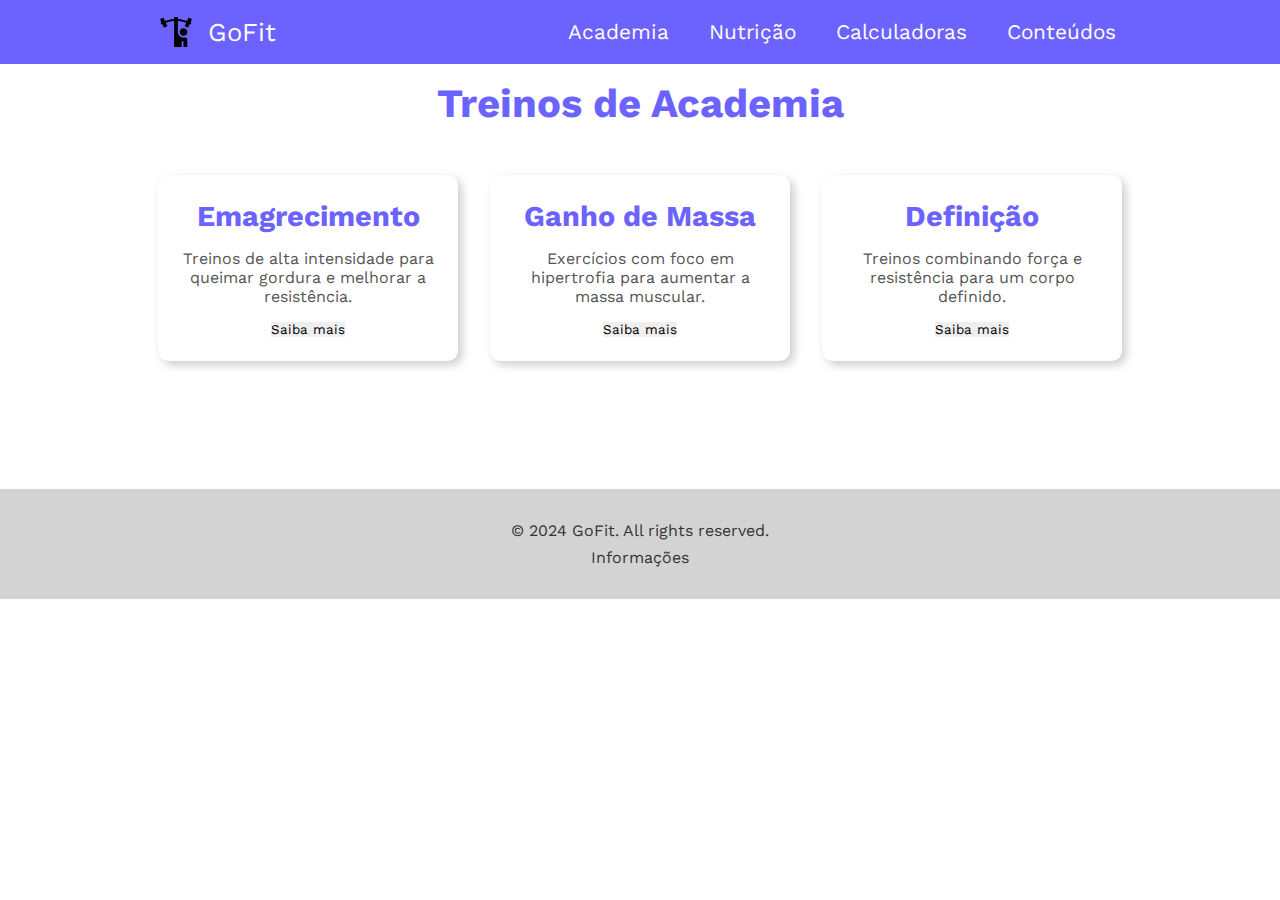
==== Pags/academia.html @ fb238aef "Add files via upload" ====
<!DOCTYPE html>
<html lang="pt-BR">
<head>
    <meta charset="UTF-8">
    <meta name="viewport" content="width=device-width, initial-scale=1.0">
    <title>GoFit - Treinos</title>
    <link rel="stylesheet" href="../CSS/style_academia.css">
</head>
<body>

    <nav id="navbar">
        <div class="logo">
            <img src="../IMG/levantamento-de-peso.png" alt="GoFit Logo">
            <a href="../index.html">GoFit</a>
        </div>
        <ul>
            <li><a href="academia.html">Academia</a></li>
            <li><a href="#">Nutrição</a></li>
            <li><a href="calculadoras.html">Calculadoras</a></li>
            <li><a href="#">Conteúdos</a></li>
        </ul>
    </nav>

    <section class="treinos">
        <h1>Treinos de Academia</h1>
        <div class="cards">
            <div class="card">
                <h3>Emagrecimento</h3>
                <p>Treinos de alta intensidade para queimar gordura e melhorar a resistência.</p>
                <button onclick="downloadTreino('emagrecimento')">Saiba mais</button>
            </div>
            <div class="card">
                <h3>Ganho de Massa</h3>
                <p>Exercícios com foco em hipertrofia para aumentar a massa muscular.</p>
                <button onclick="downloadTreino('massa')">Saiba mais</button>
            </div>
            <div class="card">
                <h3>Definição</h3>
                <p>Treinos combinando força e resistência para um corpo definido.</p>
                <button onclick="downloadTreino('definicao')">Saiba mais</button>
            </div>
        </div>
    </section>

    <footer class="rodape">
        <p>© 2024 GoFit. All rights reserved.</p>
        <p>Informações</p>
    </footer>

    <script src="../JS/script_academia.js"></script>
</body>
</html>
---- CSS/style_academia.css ----
@import url('https://fonts.googleapis.com/css2?family=Work+Sans:ital,wght@0,100..900;1,100..900&display=swap');

*{
    font-family: "Work Sans", serif;
    margin: 0;
    padding: 0;
    border: 0;
    box-sizing: border-box;
}

/* NAVBAR */

#navbar{
    display: flex;
    width: 100%;
    justify-content: space-around;
    position: fixed;
    top: 0;
    left: 0;
    z-index: 1000;
    background-color: #6C63FF;
    padding: 1rem;
}

.logo {
    display: flex;
    align-items: center;
    gap: 1rem;
}

.logo img {
    height: 2rem;
}

.logo a {
    font-size: 1.6rem;
    text-decoration: none;
    color: white;
}

#navbar ul {
    list-style: none;
    display: flex;
    align-items: center;
    gap: 2rem;
    font-size: 1.3rem;
}

#navbar ul li {
    border: 0.25rem solid transparent;
    border-radius: 1.5rem;
    transition: border-color 0.3s;
}

#navbar ul a{
    text-decoration: none;
    color: white;
}

/* BEM VINDO */

#bemvindo{
    margin-top: 6rem;
    display: flex;
    flex-direction: column;
    text-align: center;
    gap: 0.7rem;
    padding: 2rem 1rem;
}

#bemvindo h1 {
    font-size: 2.5rem;
    font-weight: bold;
    color: #333;
}

/* TREINOS */

.treinos{
    text-align: center;
    padding: 80px 20px;
    background-color: white;
}

.treinos h1 {
    font-size: 2.5rem;
    color: #6C63FF;
    margin-bottom: 30px;
}

.cards{
    display: flex;
    flex-wrap: wrap;
    gap: 2rem;
    justify-content: center;
    margin-top: 3rem;
}

.card{
    box-shadow: 4px 4px 10px rgba(0, 0, 0, 0.2);
    width: 300px;
    display: flex;
    flex-direction: column;
    text-align: center;
    align-items: center;
    justify-content: center;
    padding: 1.5rem;
    gap: 1rem;
    border-radius: 10px;
    transition: transform 0.3s ease, box-shadow 0.3s;
    background-color: #fff;
}

.card:hover {
    transform: scale(1.05);
    box-shadow: 6px 6px 15px rgba(0, 0, 0, 0.25);
}

.card h3 {
    font-size: 1.8rem;
    color: #6C63FF;
}

.card p {
    color: #555;
}

.card a{
    border: 4px solid #6C63FF;
    border-radius: 2rem;
    background-color: #6C63FF;
    color: white;
    padding: 0.5rem 1rem;
    text-decoration: none;
    transition: background-color 0.3s, border-color 0.3s;
}

.card a:hover {
    background-color: #4f4ab3;
    border-color: #4f4ab3;
}

/* FOOTER */

.rodape {
    background-color: #d3d3d3;
    margin-top: 3rem;
    padding: 2rem;
    display: flex;
    flex-direction: column;
    gap: .5rem;
    text-align: center;
    font-size: 1rem;
    color: #333;
}
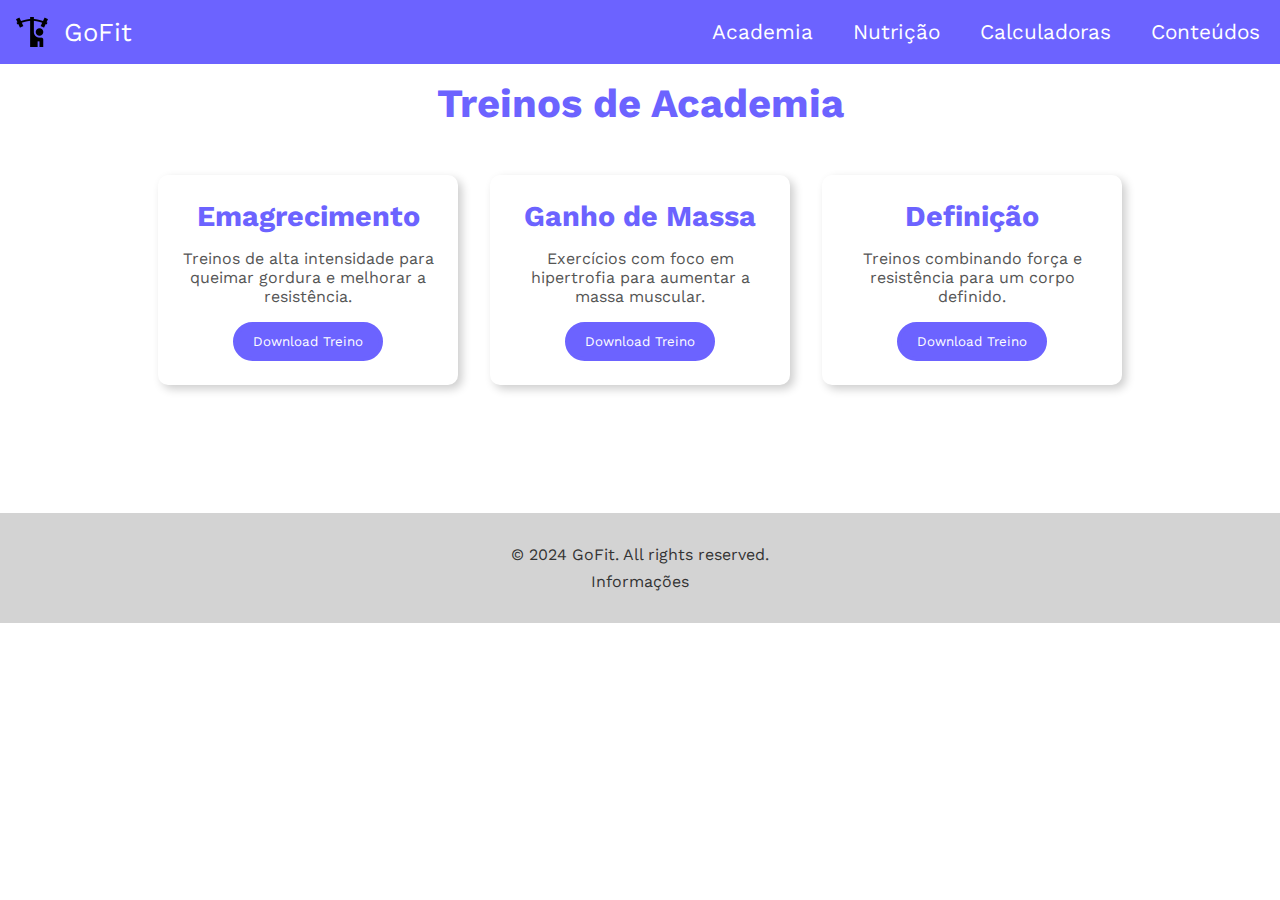
==== commit e510985d: "Responsivo" ====
--- a/Pags/academia.html
+++ b/Pags/academia.html
@@ -1,52 +1,64 @@
 <!DOCTYPE html>
 <html lang="pt-BR">
+
 <head>
-    <meta charset="UTF-8">
-    <meta name="viewport" content="width=device-width, initial-scale=1.0">
-    <title>GoFit - Treinos</title>
-    <link rel="stylesheet" href="../CSS/style_academia.css">
+  <meta charset="UTF-8">
+  <meta name="viewport" content="width=device-width, initial-scale=1.0">
+  <title>GoFit - Treinos</title>
+  <link rel="stylesheet" href="../CSS/style_academia.css">
 </head>
+
 <body>
 
-    <nav id="navbar">
-        <div class="logo">
-            <img src="../IMG/levantamento-de-peso.png" alt="GoFit Logo">
-            <a href="../index.html">GoFit</a>
-        </div>
-        <ul>
-            <li><a href="academia.html">Academia</a></li>
-            <li><a href="#">Nutrição</a></li>
-            <li><a href="calculadoras.html">Calculadoras</a></li>
-            <li><a href="#">Conteúdos</a></li>
-        </ul>
-    </nav>
+  <!-- NAVBAR -->
+  <nav id="navbar">
+    <div class="logo">
+      <img src="../IMG/levantamento-de-peso.png" alt="GoFit Logo">
+      <a href="../index.html">GoFit</a>
+    </div>
 
-    <section class="treinos">
-        <h1>Treinos de Academia</h1>
-        <div class="cards">
-            <div class="card">
-                <h3>Emagrecimento</h3>
-                <p>Treinos de alta intensidade para queimar gordura e melhorar a resistência.</p>
-                <button onclick="downloadTreino('emagrecimento')">Saiba mais</button>
-            </div>
-            <div class="card">
-                <h3>Ganho de Massa</h3>
-                <p>Exercícios com foco em hipertrofia para aumentar a massa muscular.</p>
-                <button onclick="downloadTreino('massa')">Saiba mais</button>
-            </div>
-            <div class="card">
-                <h3>Definição</h3>
-                <p>Treinos combinando força e resistência para um corpo definido.</p>
-                <button onclick="downloadTreino('definicao')">Saiba mais</button>
-            </div>
-        </div>
-    </section>
+    <div id="menu-icon" onclick="toggleMenu()">
+      <span></span>
+      <span></span>
+      <span></span>
+    </div>
 
-    <footer class="rodape">
-        <p>© 2024 GoFit. All rights reserved.</p>
-        <p>Informações</p>
-    </footer>
+    <ul id="nav-links">
+      <li><a href="academia.html">Academia</a></li>
+      <li><a href="#">Nutrição</a></li>
+      <li><a href="calculadoras.html">Calculadoras</a></li>
+      <li><a href="#">Conteúdos</a></li>
+    </ul>
+  </nav>
 
-    <script src="../JS/script_academia.js"></script>
+  <!-- TREINOS -->
+  <section class="treinos">
+    <h1>Treinos de Academia</h1>
+    <div class="cards">
+      <div class="card">
+        <h3>Emagrecimento</h3>
+        <p>Treinos de alta intensidade para queimar gordura e melhorar a resistência.</p>
+        <button onclick="downloadTreino('emagrecimento')">Download Treino</button>
+      </div>
+      <div class="card">
+        <h3>Ganho de Massa</h3>
+        <p>Exercícios com foco em hipertrofia para aumentar a massa muscular.</p>
+        <button onclick="downloadTreino('massa')">Download Treino</button>
+      </div>
+      <div class="card">
+        <h3>Definição</h3>
+        <p>Treinos combinando força e resistência para um corpo definido.</p>
+        <button onclick="downloadTreino('definicao')">Download Treino</button>
+      </div>
+    </div>
+  </section>
+
+  <!-- FOOTER -->
+  <footer class="rodape">
+    <p>© 2024 GoFit. All rights reserved.</p>
+    <p>Informações</p>
+  </footer>
+
+  <script src="../JS/script_academia.js"></script>
 </body>
 </html>
--- a/CSS/style_academia.css
+++ b/CSS/style_academia.css
@@ -1,6 +1,6 @@
 @import url('https://fonts.googleapis.com/css2?family=Work+Sans:ital,wght@0,100..900;1,100..900&display=swap');
 
-*{
+* {
     font-family: "Work Sans", serif;
     margin: 0;
     padding: 0;
@@ -9,11 +9,11 @@
 }
 
 /* NAVBAR */
-
-#navbar{
+#navbar {
     display: flex;
     width: 100%;
-    justify-content: space-around;
+    justify-content: space-between;
+    align-items: center;
     position: fixed;
     top: 0;
     left: 0;
@@ -38,7 +38,7 @@
     color: white;
 }
 
-#navbar ul {
+#nav-links {
     list-style: none;
     display: flex;
     align-items: center;
@@ -46,20 +46,57 @@
     font-size: 1.3rem;
 }
 
-#navbar ul li {
+#nav-links li {
     border: 0.25rem solid transparent;
     border-radius: 1.5rem;
     transition: border-color 0.3s;
 }
 
-#navbar ul a{
+#nav-links a {
     text-decoration: none;
     color: white;
 }
 
+/* Ícone do menu de hambúrguer */
+#menu-icon {
+    display: none; /* Escondido por padrão */
+    flex-direction: column;
+    gap: 5px;
+    cursor: pointer;
+}
+
+#menu-icon span {
+    width: 25px;
+    height: 3px;
+    background-color: white;
+    transition: 0.3s;
+}
+
+/* Responsividade: Mostrar o ícone do menu e ajustar o menu de navegação */
+@media (max-width: 768px) {
+    #menu-icon {
+        display: flex; /* Mostrar o ícone do menu */
+    }
+
+    #nav-links {
+        display: none; /* Esconder o menu de navegação */
+        flex-direction: column;
+        position: absolute;
+        top: 70px; /* Ajuste conforme a altura da navbar */
+        left: 0;
+        width: 100%;
+        background-color: #6C63FF;
+        padding: 1rem;
+        text-align: center;
+    }
+
+    #nav-links.active {
+        display: flex; /* Mostrar o menu quando estiver ativo */
+    }
+}
+
 /* BEM VINDO */
-
-#bemvindo{
+#bemvindo {
     margin-top: 6rem;
     display: flex;
     flex-direction: column;
@@ -75,8 +112,7 @@
 }
 
 /* TREINOS */
-
-.treinos{
+.treinos {
     text-align: center;
     padding: 80px 20px;
     background-color: white;
@@ -88,7 +124,7 @@
     margin-bottom: 30px;
 }
 
-.cards{
+.cards {
     display: flex;
     flex-wrap: wrap;
     gap: 2rem;
@@ -96,7 +132,7 @@
     margin-top: 3rem;
 }
 
-.card{
+.card {
     box-shadow: 4px 4px 10px rgba(0, 0, 0, 0.2);
     width: 300px;
     display: flex;
@@ -125,7 +161,7 @@
     color: #555;
 }
 
-.card a{
+.card button {
     border: 4px solid #6C63FF;
     border-radius: 2rem;
     background-color: #6C63FF;
@@ -133,15 +169,15 @@
     padding: 0.5rem 1rem;
     text-decoration: none;
     transition: background-color 0.3s, border-color 0.3s;
-}
-
-.card a:hover {
+    cursor: pointer;
+}
+
+.card button:hover {
     background-color: #4f4ab3;
     border-color: #4f4ab3;
 }
 
 /* FOOTER */
-
 .rodape {
     background-color: #d3d3d3;
     margin-top: 3rem;
@@ -153,3 +189,27 @@
     font-size: 1rem;
     color: #333;
 }
+
+/* Adicionado: transição pro menu mobile */
+#nav-links.active {
+    display: flex;
+    animation: fadeIn 0.5s ease forwards;
+}
+
+@keyframes fadeIn {
+    from { opacity: 0; transform: translateY(-10px); }
+    to { opacity: 1; transform: translateY(0); }
+}
+
+#menu-icon.active span:nth-child(1) {
+    transform: rotate(45deg) translate(5px, 5px);
+}
+
+#menu-icon.active span:nth-child(2) {
+    opacity: 0;
+}
+
+#menu-icon.active span:nth-child(3) {
+    transform: rotate(-45deg) translate(5px, -5px);
+}
+
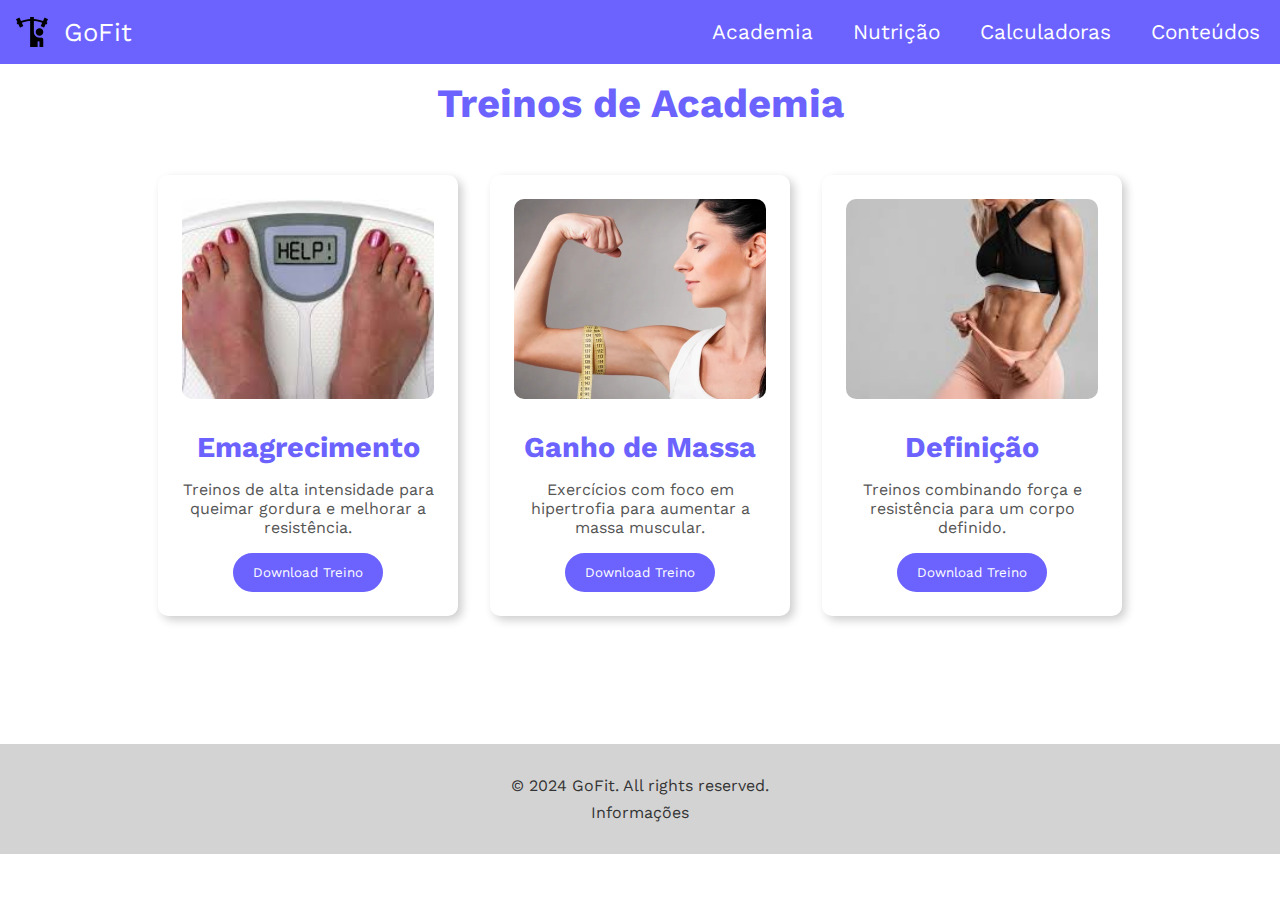
==== commit 0b45ba9a: "Add IMG - Academia and update CSS" ====
--- a/Pags/academia.html
+++ b/Pags/academia.html
@@ -35,24 +35,31 @@
   <section class="treinos">
     <h1>Treinos de Academia</h1>
     <div class="cards">
+  
       <div class="card">
+        <img src="../IMG/lose.jpg" alt="Emagrecimento">
         <h3>Emagrecimento</h3>
         <p>Treinos de alta intensidade para queimar gordura e melhorar a resistência.</p>
         <button onclick="downloadTreino('emagrecimento')">Download Treino</button>
       </div>
+  
       <div class="card">
+        <img src="../IMG/gain.webp" alt="Ganho de Massa">
         <h3>Ganho de Massa</h3>
         <p>Exercícios com foco em hipertrofia para aumentar a massa muscular.</p>
         <button onclick="downloadTreino('massa')">Download Treino</button>
       </div>
+  
       <div class="card">
+        <img src="../IMG/define.jpg" alt="Definição">
         <h3>Definição</h3>
         <p>Treinos combinando força e resistência para um corpo definido.</p>
         <button onclick="downloadTreino('definicao')">Download Treino</button>
       </div>
+  
     </div>
   </section>
-
+  
   <!-- FOOTER -->
   <footer class="rodape">
     <p>© 2024 GoFit. All rights reserved.</p>
--- a/CSS/style_academia.css
+++ b/CSS/style_academia.css
@@ -213,3 +213,11 @@
     transform: rotate(-45deg) translate(5px, -5px);
 }
 
+.cards .card img {
+    width: 100%;
+    height: 200px;
+    object-fit: cover;
+    border-radius: 10px;
+    margin-bottom: 15px;
+  }
+  
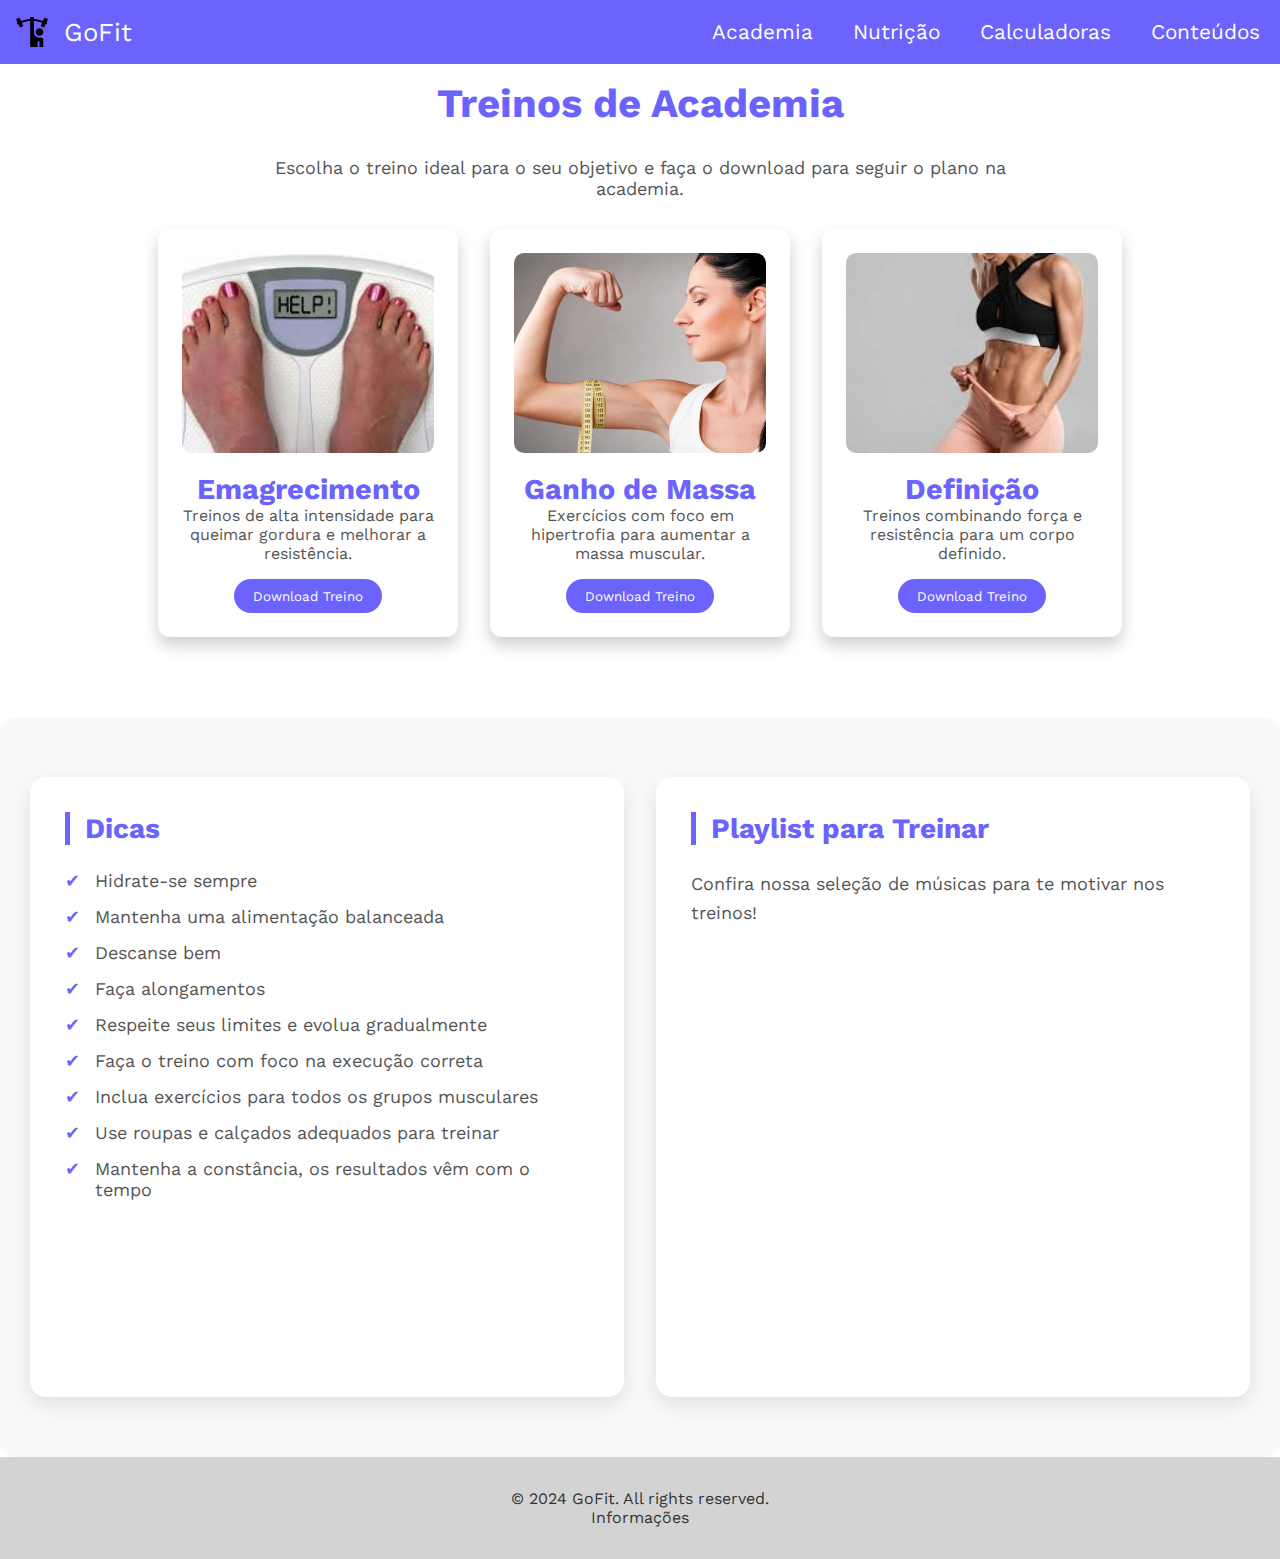
==== commit ec4d9c35: "Add spotify" ====
--- a/Pags/academia.html
+++ b/Pags/academia.html
@@ -34,6 +34,8 @@
   <!-- TREINOS -->
   <section class="treinos">
     <h1>Treinos de Academia</h1>
+    <p class="descricao-treinos">Escolha o treino ideal para o seu objetivo e faça o download para seguir o plano na academia.</p>
+
     <div class="cards">
   
       <div class="card">
@@ -59,7 +61,44 @@
   
     </div>
   </section>
+
+  <section class="dicas-playlist-container">
+    <div class="dicas">
+        <h2>Dicas</h2>
+        <ul>
+            <li>Hidrate-se sempre</li>
+            <li>Mantenha uma alimentação balanceada</li>
+            <li>Descanse bem</li>
+            <li>Faça alongamentos</li>
+            <li>Respeite seus limites e evolua gradualmente</li>
+            <li>Faça o treino com foco na execução correta</li>
+            <li>Inclua exercícios para todos os grupos musculares</li>
+            <li>Use roupas e calçados adequados para treinar</li>
+            <li>Mantenha a constância, os resultados vêm com o tempo</li>
+        </ul>
+    </div>
+
+    <div class="playlist">
+        <h2>Playlist para Treinar</h2>
+        <p>Confira nossa seleção de músicas para te motivar nos treinos!</p>
+        
+        <!-- Player do Spotify -->
+        <iframe style="border-radius:12px" 
+            src="https://open.spotify.com/embed/playlist/7DD7riEgqIZVWzlsd3aNn0?si=9dcdd902f6b44e9d" 
+            
+            width="100%" 
+            height="380" 
+            frameborder="0" 
+            allowfullscreen="" 
+            allow="autoplay; clipboard-write; encrypted-media; fullscreen; picture-in-picture" 
+            loading="lazy">
+        </iframe>
+    </div>
+</section>
+
+
   
+
   <!-- FOOTER -->
   <footer class="rodape">
     <p>© 2024 GoFit. All rights reserved.</p>
--- a/CSS/style_academia.css
+++ b/CSS/style_academia.css
@@ -1,10 +1,9 @@
 @import url('https://fonts.googleapis.com/css2?family=Work+Sans:ital,wght@0,100..900;1,100..900&display=swap');
 
 * {
-    font-family: "Work Sans", serif;
+    font-family: "Work Sans", sans-serif;
     margin: 0;
     padding: 0;
-    border: 0;
     box-sizing: border-box;
 }
 
@@ -57,9 +56,8 @@
     color: white;
 }
 
-/* Ícone do menu de hambúrguer */
 #menu-icon {
-    display: none; /* Escondido por padrão */
+    display: none;
     flex-direction: column;
     gap: 5px;
     cursor: pointer;
@@ -72,17 +70,16 @@
     transition: 0.3s;
 }
 
-/* Responsividade: Mostrar o ícone do menu e ajustar o menu de navegação */
 @media (max-width: 768px) {
     #menu-icon {
-        display: flex; /* Mostrar o ícone do menu */
+        display: flex;
     }
 
     #nav-links {
-        display: none; /* Esconder o menu de navegação */
+        display: none;
         flex-direction: column;
         position: absolute;
-        top: 70px; /* Ajuste conforme a altura da navbar */
+        top: 70px;
         left: 0;
         width: 100%;
         background-color: #6C63FF;
@@ -91,23 +88,19 @@
     }
 
     #nav-links.active {
-        display: flex; /* Mostrar o menu quando estiver ativo */
-    }
-}
-
-/* BEM VINDO */
+        display: flex;
+    }
+}
+
+/* Bem-vindo */
 #bemvindo {
     margin-top: 6rem;
-    display: flex;
-    flex-direction: column;
-    text-align: center;
-    gap: 0.7rem;
+    text-align: center;
     padding: 2rem 1rem;
 }
 
 #bemvindo h1 {
     font-size: 2.5rem;
-    font-weight: bold;
     color: #333;
 }
 
@@ -129,95 +122,184 @@
     flex-wrap: wrap;
     gap: 2rem;
     justify-content: center;
-    margin-top: 3rem;
 }
 
 .card {
-    box-shadow: 4px 4px 10px rgba(0, 0, 0, 0.2);
     width: 300px;
-    display: flex;
-    flex-direction: column;
-    text-align: center;
-    align-items: center;
-    justify-content: center;
+    background-color: #fff;
+    box-shadow: 0 8px 16px rgba(0,0,0,0.2);
+    border-radius: 12px;
+    overflow: hidden;
+    transition: transform 0.3s, box-shadow 0.3s;
+    text-align: center;
     padding: 1.5rem;
-    gap: 1rem;
-    border-radius: 10px;
-    transition: transform 0.3s ease, box-shadow 0.3s;
-    background-color: #fff;
-}
-
-.card:hover {
-    transform: scale(1.05);
-    box-shadow: 6px 6px 15px rgba(0, 0, 0, 0.25);
-}
-
-.card h3 {
-    font-size: 1.8rem;
-    color: #6C63FF;
-}
-
-.card p {
-    color: #555;
-}
-
-.card button {
-    border: 4px solid #6C63FF;
-    border-radius: 2rem;
-    background-color: #6C63FF;
-    color: white;
-    padding: 0.5rem 1rem;
-    text-decoration: none;
-    transition: background-color 0.3s, border-color 0.3s;
-    cursor: pointer;
-}
-
-.card button:hover {
-    background-color: #4f4ab3;
-    border-color: #4f4ab3;
-}
-
-/* FOOTER */
-.rodape {
-    background-color: #d3d3d3;
-    margin-top: 3rem;
-    padding: 2rem;
-    display: flex;
-    flex-direction: column;
-    gap: .5rem;
-    text-align: center;
-    font-size: 1rem;
-    color: #333;
-}
-
-/* Adicionado: transição pro menu mobile */
-#nav-links.active {
-    display: flex;
-    animation: fadeIn 0.5s ease forwards;
-}
-
-@keyframes fadeIn {
-    from { opacity: 0; transform: translateY(-10px); }
-    to { opacity: 1; transform: translateY(0); }
-}
-
-#menu-icon.active span:nth-child(1) {
-    transform: rotate(45deg) translate(5px, 5px);
-}
-
-#menu-icon.active span:nth-child(2) {
-    opacity: 0;
-}
-
-#menu-icon.active span:nth-child(3) {
-    transform: rotate(-45deg) translate(5px, -5px);
-}
-
-.cards .card img {
+}
+
+.card img {
     width: 100%;
     height: 200px;
     object-fit: cover;
     border-radius: 10px;
     margin-bottom: 15px;
-  }
-  
+}
+
+.card h3 {
+    font-size: 1.8rem;
+    color: #6C63FF;
+}
+
+.card p {
+    color: #555;
+    font-size: 1rem;
+}
+
+.card button {
+    margin-top: 1rem;
+    padding: 0.6rem 1.2rem;
+    background-color: #6C63FF;
+    color: white;
+    border: none;
+    border-radius: 2rem;
+    cursor: pointer;
+    transition: background-color 0.3s;
+}
+
+.card button:hover {
+    background-color: #4f4ab3;
+}
+
+.card:hover {
+    transform: translateY(-10px);
+    box-shadow: 0 12px 24px rgba(0,0,0,0.3);
+}
+
+/* DESCRIÇÃO DOS TREINOS */
+.descricao-treinos {
+    text-align: center;
+    max-width: 800px;
+    margin: 0 auto 30px auto;
+    font-size: 18px;
+    color: #555;
+}
+
+/* NOVA SEÇÃO DICAS E PLAYLIST */
+.dicas-playlist-container {
+    display: flex;
+    flex-wrap: wrap;
+    gap: 2rem;
+    padding: 60px 30px;
+    background-color: #f9f9f9;
+    border-radius: 16px;
+    justify-content: center;
+}
+
+.dicas,
+.playlist {
+    flex: 1 1 350px;
+    background-color: #ffffff;
+    padding: 35px;
+    border-radius: 16px;
+    box-shadow: 0 8px 20px rgba(0, 0, 0, 0.1);
+    transition: transform 0.3s ease, box-shadow 0.3s ease;
+}
+
+.dicas:hover,
+.playlist:hover {
+    transform: translateY(-8px);
+    box-shadow: 0 12px 25px rgba(0, 0, 0, 0.15);
+}
+
+.dicas h2,
+.playlist h2 {
+    font-size: 28px;
+    color: #6C63FF;
+    margin-bottom: 25px;
+    border-left: 5px solid #6C63FF;
+    padding-left: 15px;
+}
+
+.dicas ul {
+    list-style: none;
+    padding: 0;
+}
+
+.dicas ul li {
+    margin: 15px 0;
+    font-size: 18px;
+    color: #555;
+    position: relative;
+    padding-left: 30px;
+}
+
+.dicas ul li::before {
+    content: "✔";
+    position: absolute;
+    left: 0;
+    color: #6C63FF;
+    font-size: 18px;
+}
+
+.playlist p {
+    font-size: 18px;
+    color: #555;
+    margin-bottom: 30px;
+    line-height: 1.6;
+}
+
+.playlist iframe {
+    width: 100%;
+    height: 400px;
+    border-radius: 12px;
+    border: none;
+}
+
+/* FOOTER */
+.rodape {
+    background-color: #d3d3d3;
+    padding: 2rem;
+    text-align: center;
+    font-size: 1rem;
+    color: #333;
+}
+
+/* Mobile */
+@media (max-width: 768px) {
+    .cards {
+        flex-direction: column;
+        align-items: center;
+    }
+
+    .dicas-playlist-container {
+        flex-direction: column;
+        padding: 40px 20px;
+    }
+
+    .dicas,
+    .playlist {
+        width: 100%;
+    }
+}
+
+/* Transição para o menu mobile */
+#nav-links.active {
+    display: flex;
+    animation: fadeIn 0.5s ease forwards;
+}
+
+@keyframes fadeIn {
+    from { opacity: 0; transform: translateY(-10px); }
+    to { opacity: 1; transform: translateY(0); }
+}
+
+/* Animação do hambúrguer */
+#menu-icon.active span:nth-child(1) {
+    transform: rotate(45deg) translate(5px, 5px);
+}
+
+#menu-icon.active span:nth-child(2) {
+    opacity: 0;
+}
+
+#menu-icon.active span:nth-child(3) {
+    transform: rotate(-45deg) translate(5px, -5px);
+}
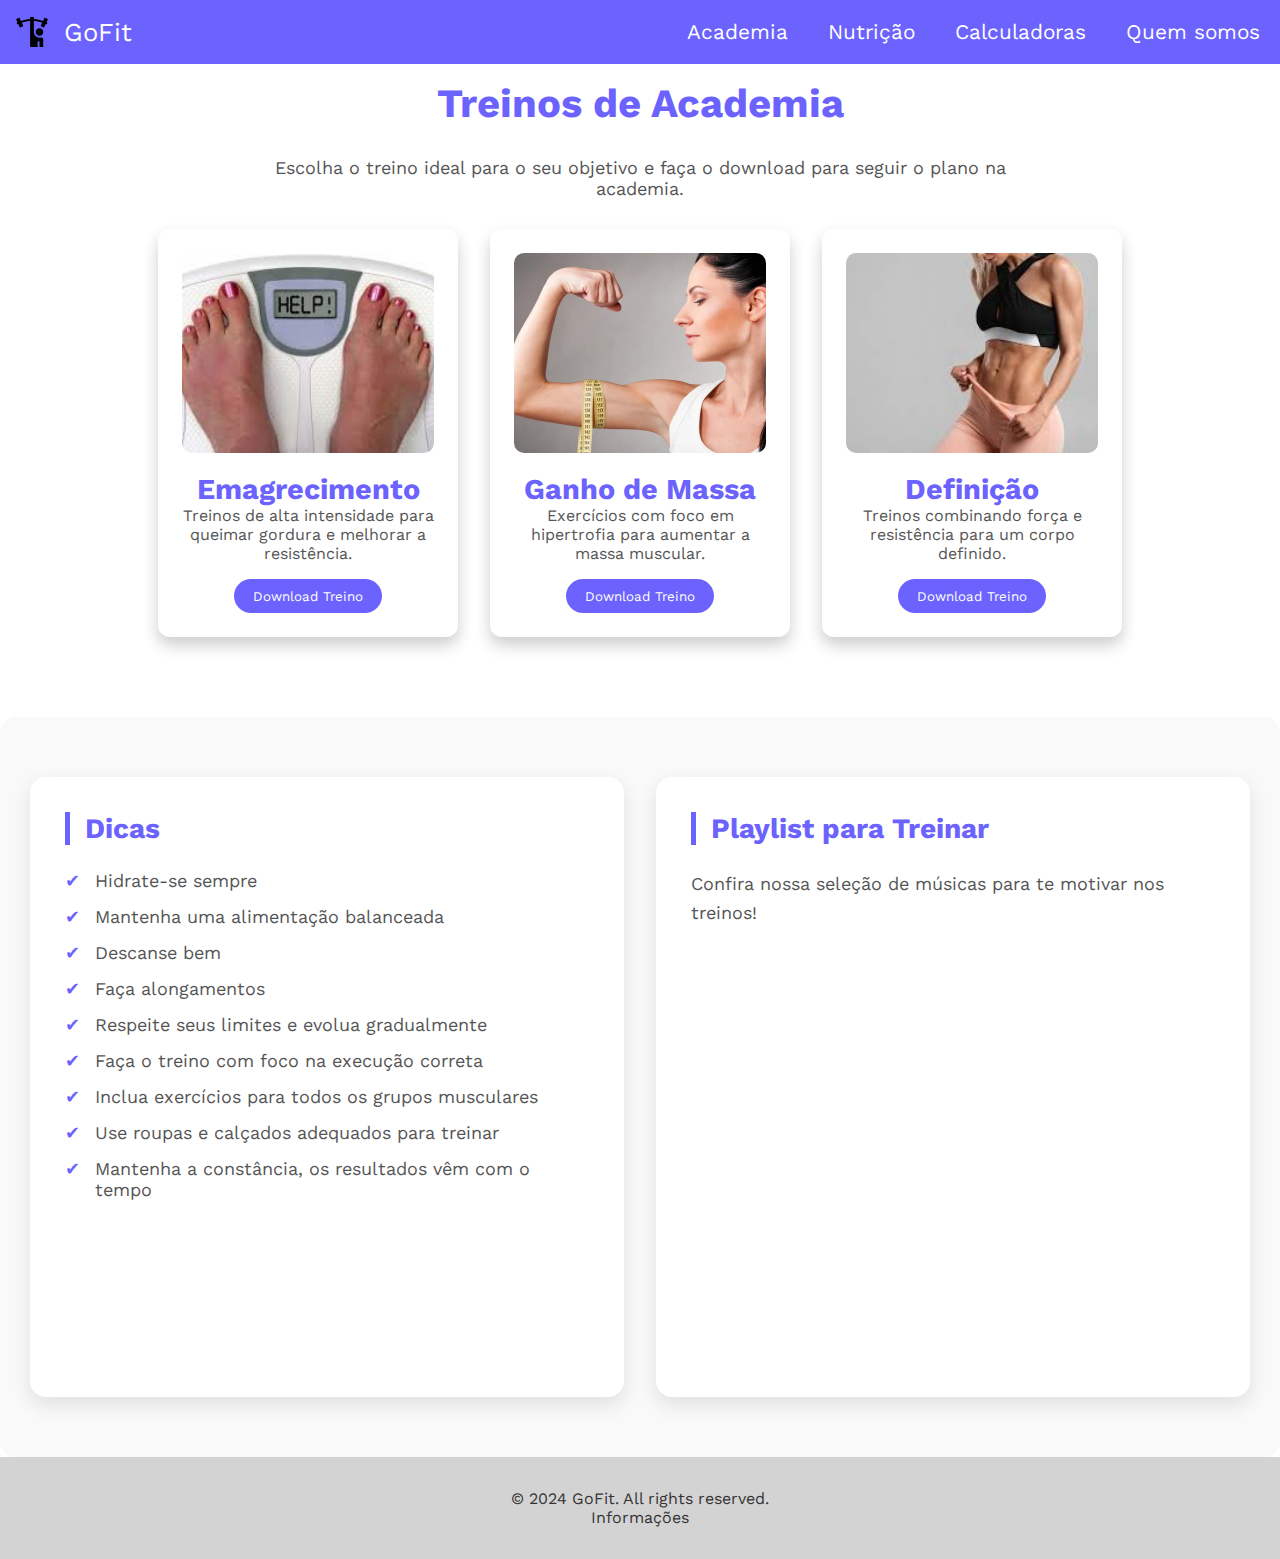
==== commit 00adb846: "Colocado em pastas" ====
--- a/Pags/academia.html
+++ b/Pags/academia.html
@@ -25,9 +25,9 @@
 
     <ul id="nav-links">
       <li><a href="academia.html">Academia</a></li>
-      <li><a href="#">Nutrição</a></li>
+      <li><a href="nutricao.html">Nutrição</a></li>
       <li><a href="calculadoras.html">Calculadoras</a></li>
-      <li><a href="#">Conteúdos</a></li>
+      <li><a href="quemsomos.html">Quem somos</a></li>
     </ul>
   </nav>
 
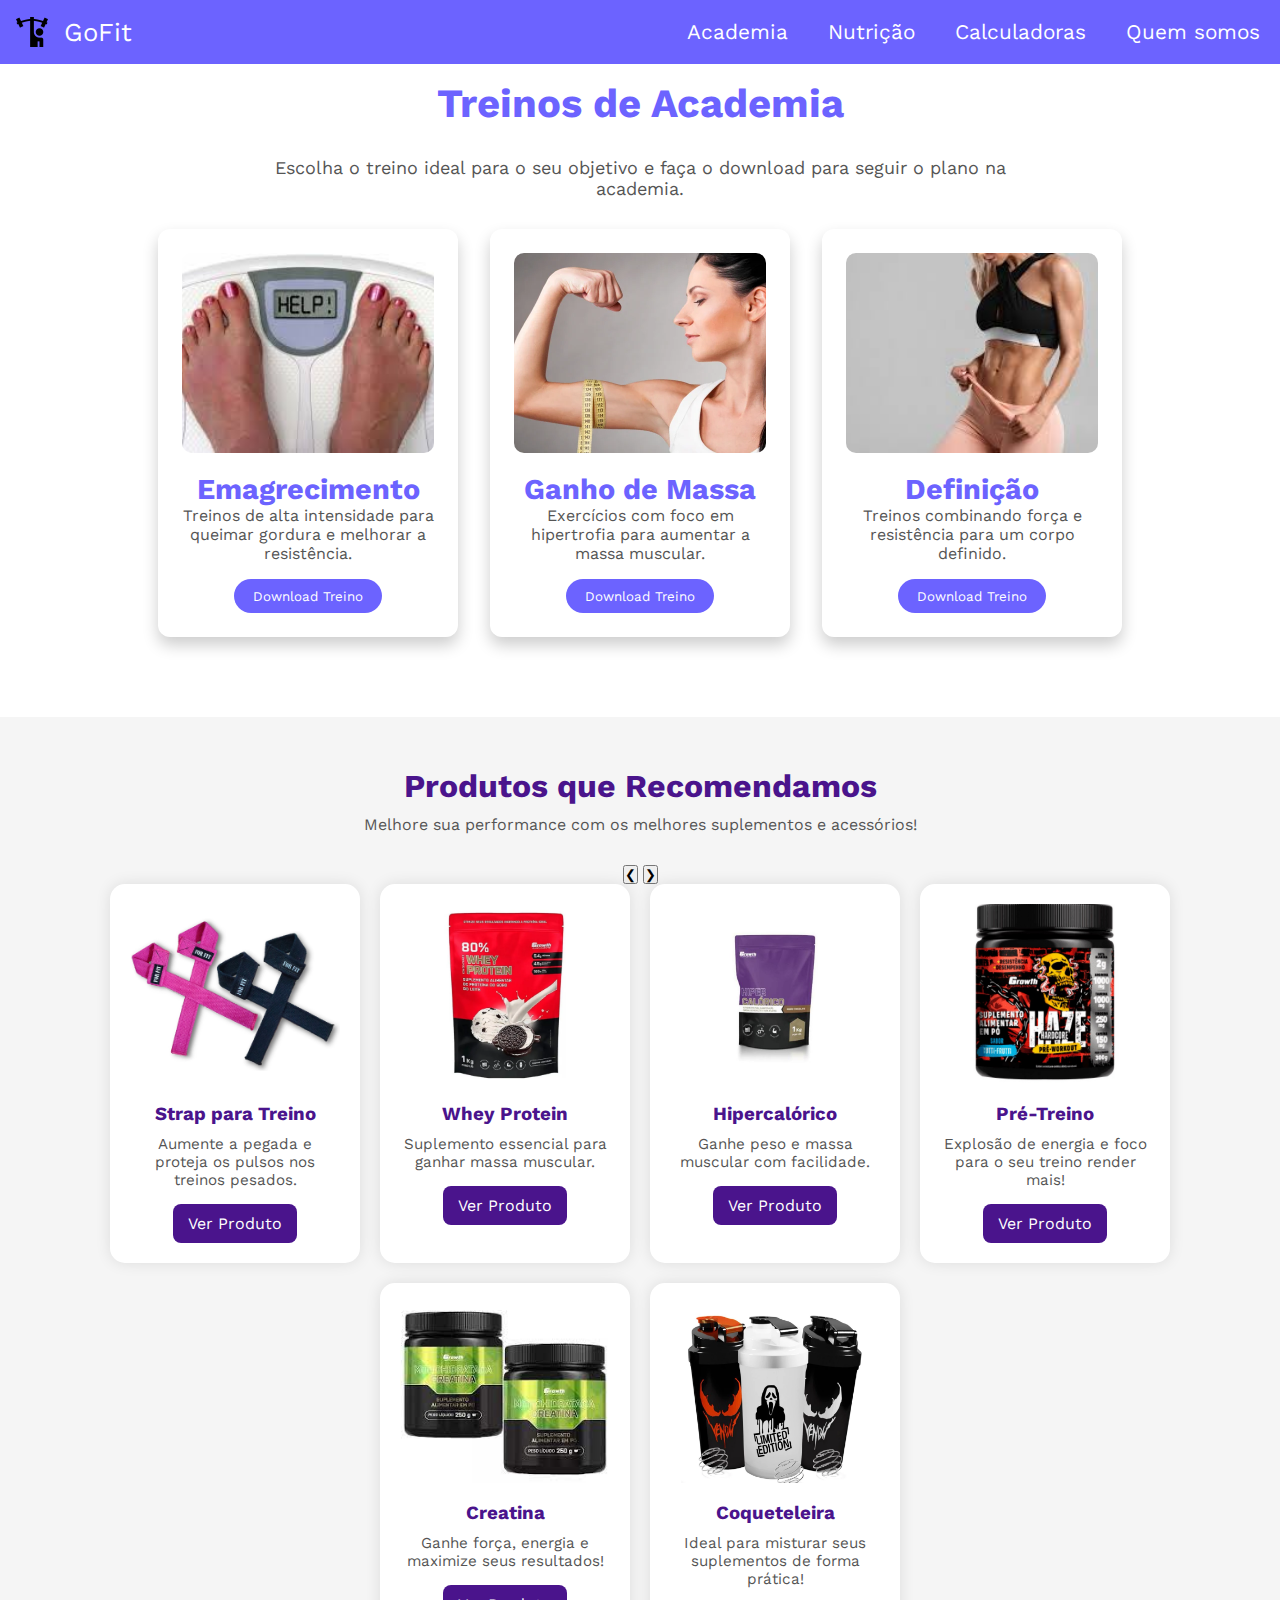
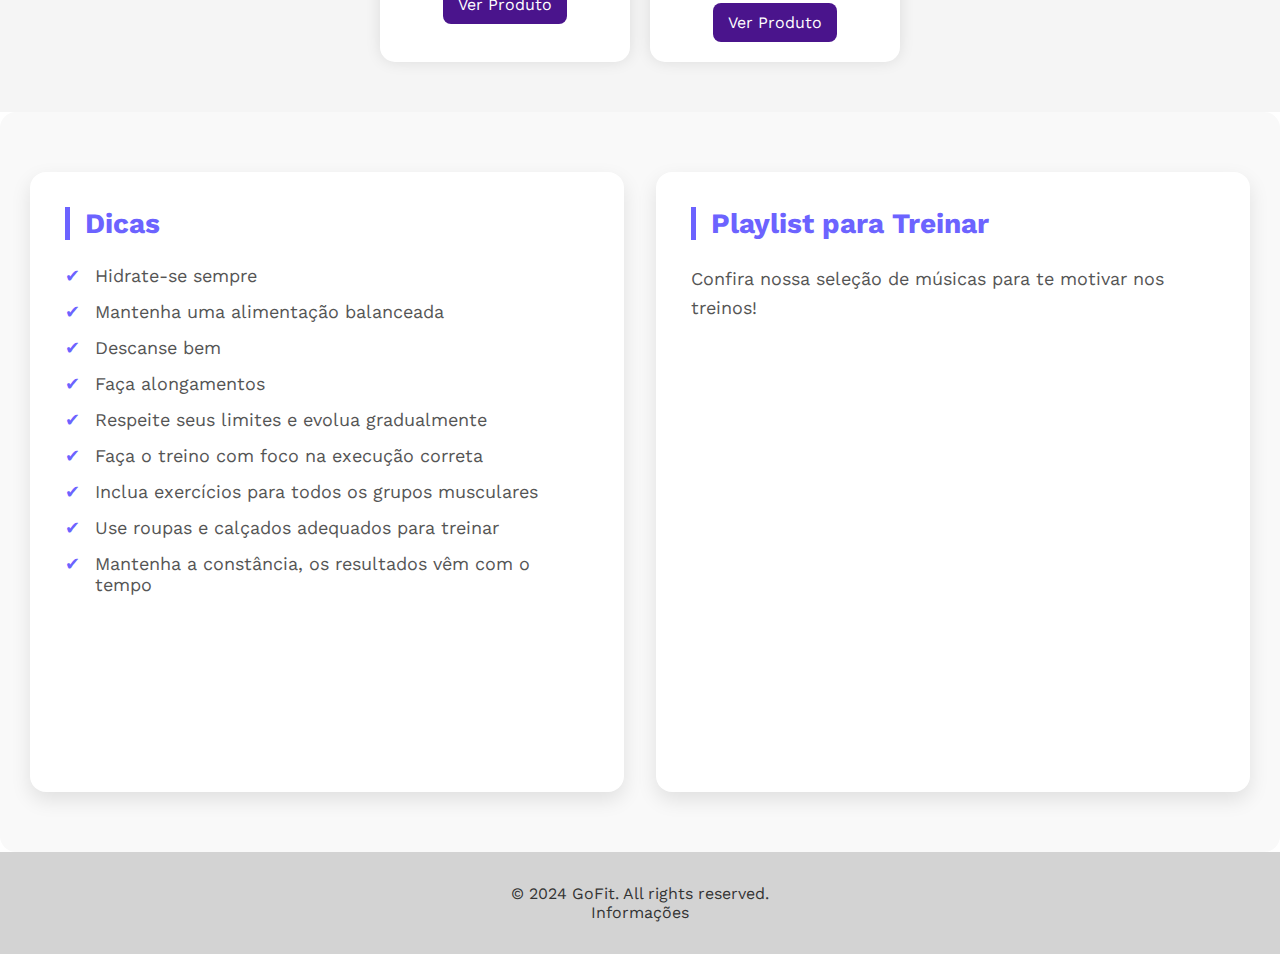
==== commit 07e2f14d: "Add shop for gym" ====
--- a/Pags/academia.html
+++ b/Pags/academia.html
@@ -62,6 +62,66 @@
     </div>
   </section>
 
+<!-- PRODUTOS AFILIADOS -->
+<section class="produtos-afiliados">
+  <h2>Produtos que Recomendamos</h2>
+  <p>Melhore sua performance com os melhores suplementos e acessórios!</p>
+
+  <!-- Setas -->
+  <div class="setas">
+    <button class="btn-seta" id="prev">&#10094;</button>
+    <button class="btn-seta" id="next">&#10095;</button>
+  </div>
+
+  <div class="produtos-container" id="carousel">
+    <div class="produto-card">
+      <img src="../IMG/strap.webp" alt="Strap para treino">
+      <h3>Strap para Treino</h3>
+      <p>Aumente a pegada e proteja os pulsos nos treinos pesados.</p>
+      <a href="#" target="_blank">Ver Produto</a>
+    </div>
+
+    <div class="produto-card">
+      <img src="../IMG/whey.webp" alt="Whey Protein">
+      <h3>Whey Protein</h3>
+      <p>Suplemento essencial para ganhar massa muscular.</p>
+      <a href="#" target="_blank">Ver Produto</a>
+    </div>
+
+    <div class="produto-card">
+      <img src="../IMG/hipercalorico.jpg" alt="Hipercalórico">
+      <h3>Hipercalórico</h3>
+      <p>Ganhe peso e massa muscular com facilidade.</p>
+      <a href="#" target="_blank">Ver Produto</a>
+    </div>
+
+    <div class="produto-card">
+      <img src="../IMG/pretreino.jpg" alt="Pré-Treino">
+      <h3>Pré-Treino</h3>
+      <p>Explosão de energia e foco para o seu treino render mais!</p>
+      <a href="#" target="_blank">Ver Produto</a>
+    </div>
+
+    <div class="produto-card">
+      <img src="../IMG/creatina.jpg" alt="Creatina">
+      <h3>Creatina</h3>
+      <p>Ganhe força, energia e maximize seus resultados!</p>
+      <a href="#" target="_blank">Ver Produto</a>
+    </div>
+
+    <div class="produto-card">
+      <img src="../IMG/coqueteleira.webp" alt="Coqueteleira">
+      <h3>Coqueteleira</h3>
+      <p>Ideal para misturar seus suplementos de forma prática!</p>
+      <a href="#" target="_blank">Ver Produto</a>
+    </div>
+
+    
+  </div>
+</section>
+
+
+
   <section class="dicas-playlist-container">
     <div class="dicas">
         <h2>Dicas</h2>
@@ -77,6 +137,8 @@
             <li>Mantenha a constância, os resultados vêm com o tempo</li>
         </ul>
     </div>
+
+    
 
     <div class="playlist">
         <h2>Playlist para Treinar</h2>
@@ -96,9 +158,6 @@
     </div>
 </section>
 
-
-  
-
   <!-- FOOTER -->
   <footer class="rodape">
     <p>© 2024 GoFit. All rights reserved.</p>
--- a/CSS/style_academia.css
+++ b/CSS/style_academia.css
@@ -303,3 +303,75 @@
 #menu-icon.active span:nth-child(3) {
     transform: rotate(-45deg) translate(5px, -5px);
 }
+
+.produtos-afiliados {
+    padding: 50px 20px;
+    background-color: #f5f5f5;
+    text-align: center;
+  }
+  
+  .produtos-afiliados h2 {
+    font-size: 2em;
+    color: #4a148c;
+    margin-bottom: 10px;
+  }
+  
+  .produtos-afiliados p {
+    color: #555;
+    margin-bottom: 30px;
+  }
+  
+  .produtos-container {
+    display: flex;
+    gap: 20px;
+    flex-wrap: wrap;
+    justify-content: center;
+  }
+  
+  .produto-card {
+    background-color: #fff;
+    border-radius: 15px;
+    box-shadow: 0 0 15px rgba(0,0,0,0.1);
+    width: 250px;
+    padding: 20px;
+    text-align: center;
+    transition: transform 0.3s;
+  }
+  
+  .produto-card:hover {
+    transform: translateY(-8px);
+  }
+  
+  .produto-card img {
+    width: 100%;
+    height: 180px;
+    object-fit: cover;
+    border-radius: 10px;
+  }
+  
+  .produto-card h3 {
+    color: #4a148c;
+    margin: 15px 0 10px;
+  }
+  
+  .produto-card p {
+    color: #555;
+    font-size: 0.95em;
+    margin-bottom: 15px;
+  }
+  
+  .produto-card a {
+    display: inline-block;
+    padding: 10px 15px;
+    background-color: #4a148c;
+    color: #fff;
+    border-radius: 8px;
+    text-decoration: none;
+    transition: background 0.3s;
+  }
+  
+  .produto-card a:hover {
+    background-color: #7b1fa2;
+  }
+
+  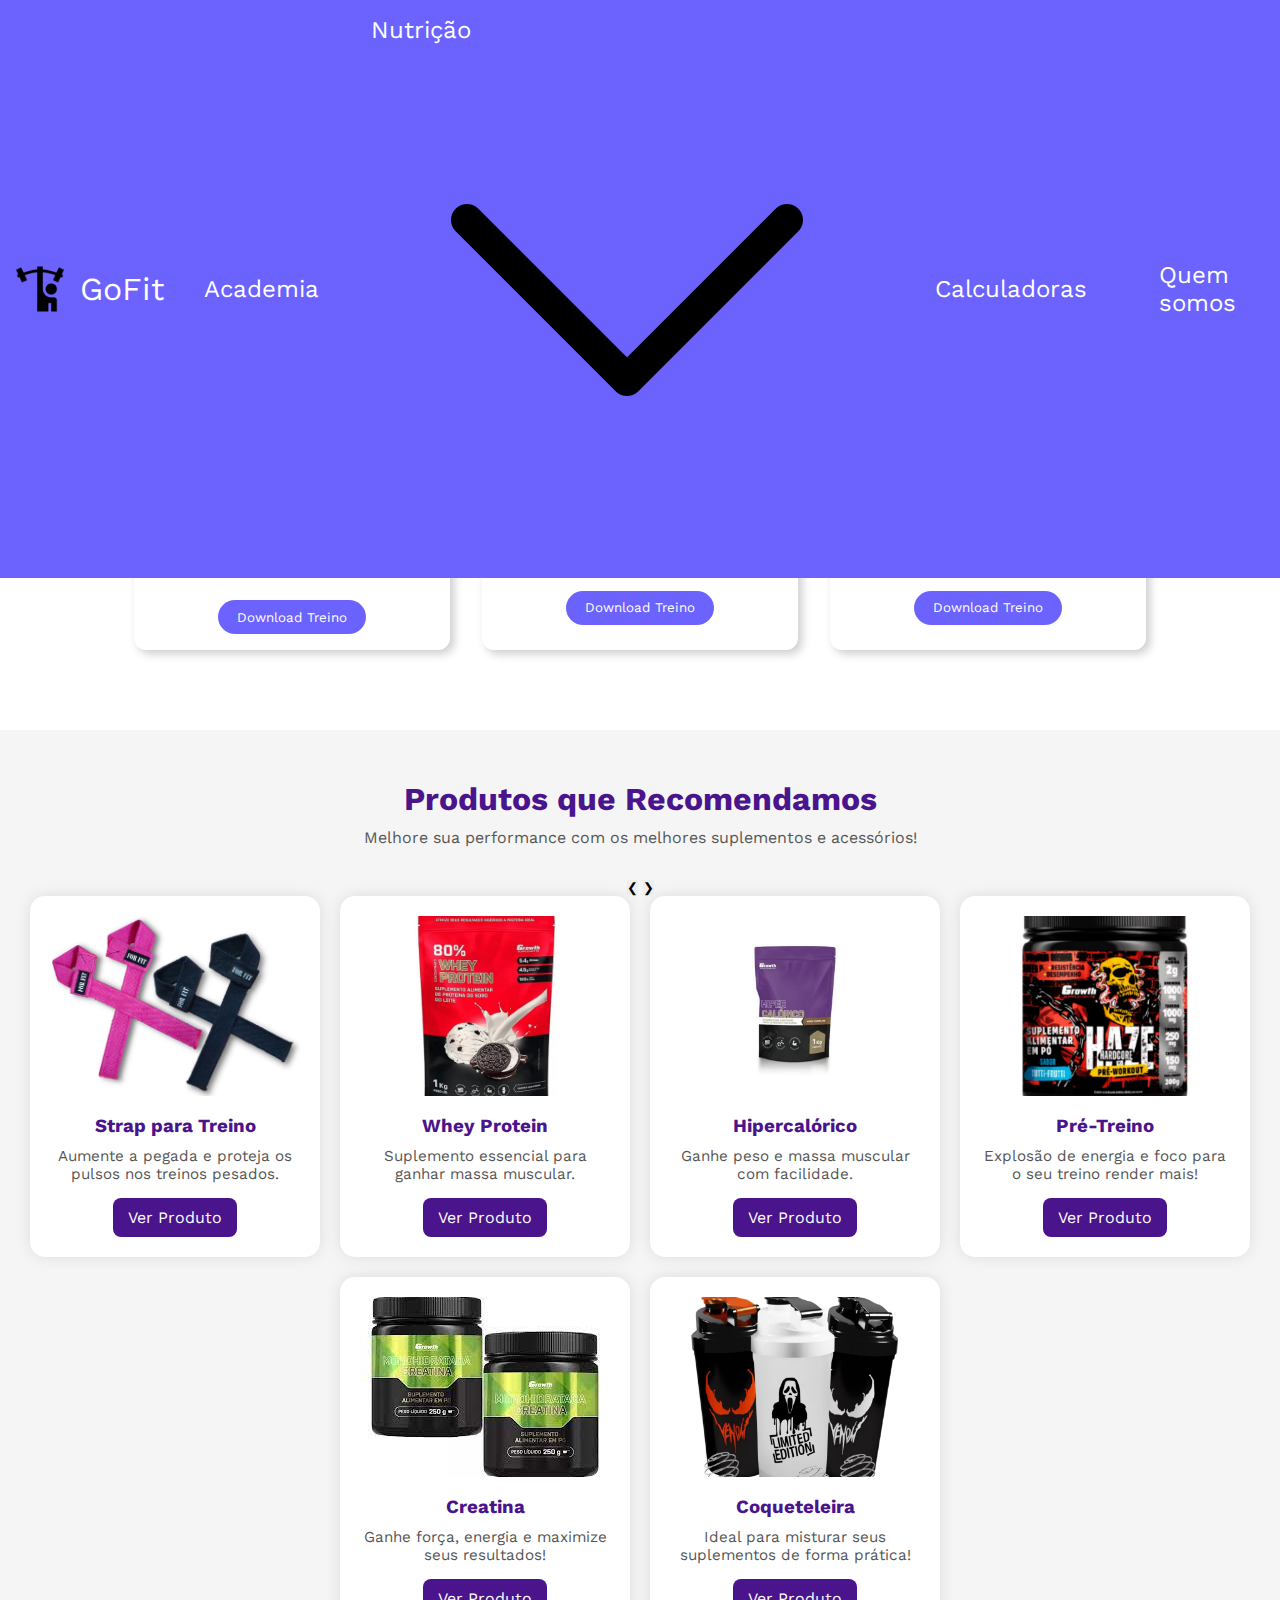
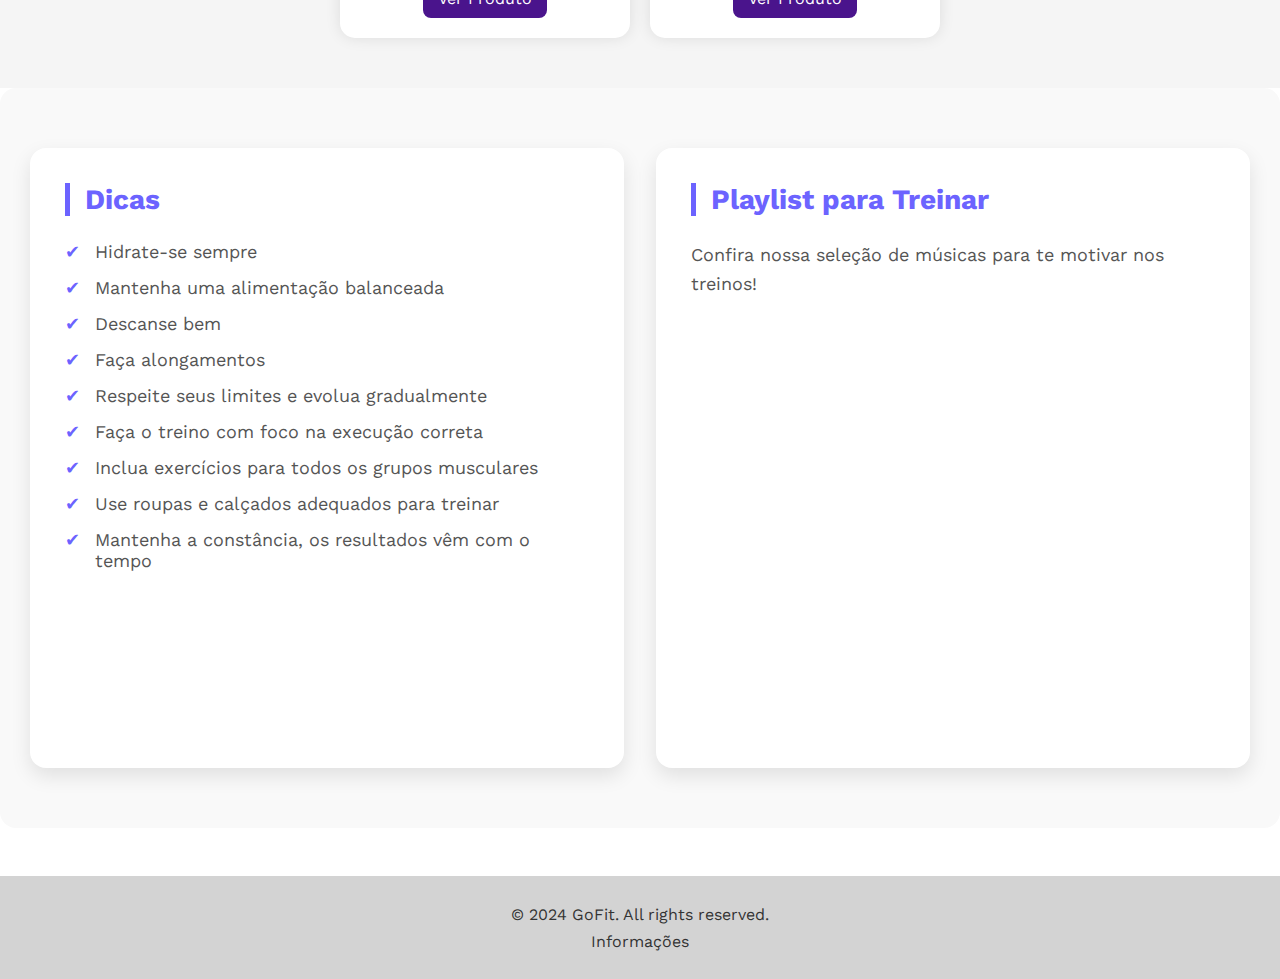
==== commit 1a97fdc1: "feat: navbar changes" ====
--- a/Pags/academia.html
+++ b/Pags/academia.html
@@ -9,7 +9,12 @@
 </head>
 
 <body>
-
+  
+  <div id="menu-icon" onclick="toggleMenu()">
+    <span></span>
+    <span></span>
+    <span></span>
+  </div>
   <!-- NAVBAR -->
   <nav id="navbar">
     <div class="logo">
@@ -17,16 +22,11 @@
       <a href="../index.html">GoFit</a>
     </div>
 
-    <div id="menu-icon" onclick="toggleMenu()">
-      <span></span>
-      <span></span>
-      <span></span>
-    </div>
 
     <ul id="nav-links">
       <li><a href="academia.html">Academia</a></li>
-      <li><a href="nutricao.html">Nutrição</a></li>
-      <li><a href="calculadoras.html">Calculadoras</a></li>
+        <a href="nutricao.html" class="nav-link">Nutrição <img class="seta-dropdown" src="/img/seta-para-baixo.png">
+      <li><a href="../index_calcu.html">Calculadoras</a></li>
       <li><a href="quemsomos.html">Quem somos</a></li>
     </ul>
   </nav>
@@ -34,129 +34,125 @@
   <!-- TREINOS -->
   <section class="treinos">
     <h1>Treinos de Academia</h1>
-    <p class="descricao-treinos">Escolha o treino ideal para o seu objetivo e faça o download para seguir o plano na academia.</p>
+    <p class="descricao-treinos">Escolha o treino ideal para o seu objetivo e faça o download para seguir o plano na
+      academia.</p>
 
     <div class="cards">
-  
+
       <div class="card">
         <img src="../IMG/lose.jpg" alt="Emagrecimento">
         <h3>Emagrecimento</h3>
         <p>Treinos de alta intensidade para queimar gordura e melhorar a resistência.</p>
         <button onclick="downloadTreino('emagrecimento')">Download Treino</button>
       </div>
-  
+
       <div class="card">
         <img src="../IMG/gain.webp" alt="Ganho de Massa">
         <h3>Ganho de Massa</h3>
         <p>Exercícios com foco em hipertrofia para aumentar a massa muscular.</p>
         <button onclick="downloadTreino('massa')">Download Treino</button>
       </div>
-  
+
       <div class="card">
         <img src="../IMG/define.jpg" alt="Definição">
         <h3>Definição</h3>
         <p>Treinos combinando força e resistência para um corpo definido.</p>
         <button onclick="downloadTreino('definicao')">Download Treino</button>
       </div>
-  
+
     </div>
   </section>
 
-<!-- PRODUTOS AFILIADOS -->
-<section class="produtos-afiliados">
-  <h2>Produtos que Recomendamos</h2>
-  <p>Melhore sua performance com os melhores suplementos e acessórios!</p>
+  <!-- PRODUTOS AFILIADOS -->
+  <section class="produtos-afiliados">
+    <h2>Produtos que Recomendamos</h2>
+    <p>Melhore sua performance com os melhores suplementos e acessórios!</p>
 
-  <!-- Setas -->
-  <div class="setas">
-    <button class="btn-seta" id="prev">&#10094;</button>
-    <button class="btn-seta" id="next">&#10095;</button>
-  </div>
-
-  <div class="produtos-container" id="carousel">
-    <div class="produto-card">
-      <img src="../IMG/strap.webp" alt="Strap para treino">
-      <h3>Strap para Treino</h3>
-      <p>Aumente a pegada e proteja os pulsos nos treinos pesados.</p>
-      <a href="#" target="_blank">Ver Produto</a>
+    <!-- Setas -->
+    <div class="setas">
+      <button class="btn-seta" id="prev">&#10094;</button>
+      <button class="btn-seta" id="next">&#10095;</button>
     </div>
 
-    <div class="produto-card">
-      <img src="../IMG/whey.webp" alt="Whey Protein">
-      <h3>Whey Protein</h3>
-      <p>Suplemento essencial para ganhar massa muscular.</p>
-      <a href="#" target="_blank">Ver Produto</a>
+    <div class="produtos-container" id="carousel">
+      <div class="produto-card">
+        <img src="../IMG/strap.webp" alt="Strap para treino">
+        <h3>Strap para Treino</h3>
+        <p>Aumente a pegada e proteja os pulsos nos treinos pesados.</p>
+        <a href="#" target="_blank">Ver Produto</a>
+      </div>
+
+      <div class="produto-card">
+        <img src="../IMG/whey.webp" alt="Whey Protein">
+        <h3>Whey Protein</h3>
+        <p>Suplemento essencial para ganhar massa muscular.</p>
+        <a href="#" target="_blank">Ver Produto</a>
+      </div>
+
+      <div class="produto-card">
+        <img src="../IMG/hipercalorico.jpg" alt="Hipercalórico">
+        <h3>Hipercalórico</h3>
+        <p>Ganhe peso e massa muscular com facilidade.</p>
+        <a href="#" target="_blank">Ver Produto</a>
+      </div>
+
+      <div class="produto-card">
+        <img src="../IMG/pretreino.jpg" alt="Pré-Treino">
+        <h3>Pré-Treino</h3>
+        <p>Explosão de energia e foco para o seu treino render mais!</p>
+        <a href="#" target="_blank">Ver Produto</a>
+      </div>
+
+      <div class="produto-card">
+        <img src="../IMG/creatina.jpg" alt="Creatina">
+        <h3>Creatina</h3>
+        <p>Ganhe força, energia e maximize seus resultados!</p>
+        <a href="#" target="_blank">Ver Produto</a>
+      </div>
+
+      <div class="produto-card">
+        <img src="../IMG/coqueteleira.webp" alt="Coqueteleira">
+        <h3>Coqueteleira</h3>
+        <p>Ideal para misturar seus suplementos de forma prática!</p>
+        <a href="#" target="_blank">Ver Produto</a>
+      </div>
+
+
     </div>
-
-    <div class="produto-card">
-      <img src="../IMG/hipercalorico.jpg" alt="Hipercalórico">
-      <h3>Hipercalórico</h3>
-      <p>Ganhe peso e massa muscular com facilidade.</p>
-      <a href="#" target="_blank">Ver Produto</a>
-    </div>
-
-    <div class="produto-card">
-      <img src="../IMG/pretreino.jpg" alt="Pré-Treino">
-      <h3>Pré-Treino</h3>
-      <p>Explosão de energia e foco para o seu treino render mais!</p>
-      <a href="#" target="_blank">Ver Produto</a>
-    </div>
-
-    <div class="produto-card">
-      <img src="../IMG/creatina.jpg" alt="Creatina">
-      <h3>Creatina</h3>
-      <p>Ganhe força, energia e maximize seus resultados!</p>
-      <a href="#" target="_blank">Ver Produto</a>
-    </div>
-
-    <div class="produto-card">
-      <img src="../IMG/coqueteleira.webp" alt="Coqueteleira">
-      <h3>Coqueteleira</h3>
-      <p>Ideal para misturar seus suplementos de forma prática!</p>
-      <a href="#" target="_blank">Ver Produto</a>
-    </div>
-
-    
-  </div>
-</section>
+  </section>
 
 
 
   <section class="dicas-playlist-container">
     <div class="dicas">
-        <h2>Dicas</h2>
-        <ul>
-            <li>Hidrate-se sempre</li>
-            <li>Mantenha uma alimentação balanceada</li>
-            <li>Descanse bem</li>
-            <li>Faça alongamentos</li>
-            <li>Respeite seus limites e evolua gradualmente</li>
-            <li>Faça o treino com foco na execução correta</li>
-            <li>Inclua exercícios para todos os grupos musculares</li>
-            <li>Use roupas e calçados adequados para treinar</li>
-            <li>Mantenha a constância, os resultados vêm com o tempo</li>
-        </ul>
+      <h2>Dicas</h2>
+      <ul>
+        <li>Hidrate-se sempre</li>
+        <li>Mantenha uma alimentação balanceada</li>
+        <li>Descanse bem</li>
+        <li>Faça alongamentos</li>
+        <li>Respeite seus limites e evolua gradualmente</li>
+        <li>Faça o treino com foco na execução correta</li>
+        <li>Inclua exercícios para todos os grupos musculares</li>
+        <li>Use roupas e calçados adequados para treinar</li>
+        <li>Mantenha a constância, os resultados vêm com o tempo</li>
+      </ul>
     </div>
 
-    
+
 
     <div class="playlist">
-        <h2>Playlist para Treinar</h2>
-        <p>Confira nossa seleção de músicas para te motivar nos treinos!</p>
-        
-        <!-- Player do Spotify -->
-        <iframe style="border-radius:12px" 
-            src="https://open.spotify.com/embed/playlist/7DD7riEgqIZVWzlsd3aNn0?si=9dcdd902f6b44e9d" 
-            
-            width="100%" 
-            height="380" 
-            frameborder="0" 
-            allowfullscreen="" 
-            allow="autoplay; clipboard-write; encrypted-media; fullscreen; picture-in-picture" 
-            loading="lazy">
-        </iframe>
+      <h2>Playlist para Treinar</h2>
+      <p>Confira nossa seleção de músicas para te motivar nos treinos!</p>
+
+      <!-- Player do Spotify -->
+      <iframe style="border-radius:12px"
+        src="https://open.spotify.com/embed/playlist/7DD7riEgqIZVWzlsd3aNn0?si=9dcdd902f6b44e9d" width="100%"
+        height="380" frameborder="0" allowfullscreen=""
+        allow="autoplay; clipboard-write; encrypted-media; fullscreen; picture-in-picture" loading="lazy">
+      </iframe>
     </div>
-</section>
+  </section>
 
   <!-- FOOTER -->
   <footer class="rodape">
@@ -166,4 +162,5 @@
 
   <script src="../JS/script_academia.js"></script>
 </body>
-</html>
+
+</html>--- a/CSS/style_academia.css
+++ b/CSS/style_academia.css
@@ -1,34 +1,85 @@
 @import url('https://fonts.googleapis.com/css2?family=Work+Sans:ital,wght@0,100..900;1,100..900&display=swap');
 
 * {
-    font-family: "Work Sans", sans-serif;
+    font-family: "Work Sans", serif;
     margin: 0;
     padding: 0;
-    box-sizing: border-box;
+    border: 0;
 }
 
 /* NAVBAR */
 #navbar {
     display: flex;
     width: 100%;
-    justify-content: space-between;
-    align-items: center;
-    position: fixed;
+    justify-content: space-around;
+    position: fixed; /* Mantém a navbar fixa no topo */
     top: 0;
     left: 0;
-    z-index: 1000;
+    z-index: 1000; /* Garante que fique acima de outros elementos */
     background-color: #6C63FF;
-    padding: 1rem;
+    padding: 1rem 1rem;
+}
+
+#navbar .logo img {
+    height: 48px;
+}
+
+#navbar .logo a {
+    color: white;
+    font-size: 2rem;
+    text-decoration: none;
+}
+
+#navbar ul {
+    list-style: none;
+    display: flex;
+    gap: 1.5rem;
+}
+
+#navbar ul a {
+    color: white;
+    text-decoration: none;
+    font-size: 1.5rem;
+}
+
+#navbar ul li {
+    padding: 0.1rem 1rem;
+    border-radius: 1.5rem;
+    transition: background 0.3s ease;
+}
+
+#navbar ul li:hover {
+    background-color: #5548d9;
+}
+
+#navbar ul {
+    list-style: none;
+    display: flex;
+    align-items: center;
+    gap: 2rem;
+    font-size: 1.3rem;
+}
+
+#navbar ul li {
+    border: 0.25rem solid transparent;
+    border-radius: 1.5rem;
+    transition: border-color 0.3s;
+}
+
+#navbar ul a{
+    text-decoration: none;
+    color: white;
 }
 
 .logo {
     display: flex;
     align-items: center;
     gap: 1rem;
+    margin-right: 20px;
 }
 
 .logo img {
-    height: 2rem;
+    height: 1rem;
 }
 
 .logo a {
@@ -41,7 +92,7 @@
     list-style: none;
     display: flex;
     align-items: center;
-    gap: 2rem;
+    gap: 2.5rem;
     font-size: 1.3rem;
 }
 
@@ -115,6 +166,7 @@
     font-size: 2.5rem;
     color: #6C63FF;
     margin-bottom: 30px;
+    margin-top: 25px;
 }
 
 .cards {
@@ -374,4 +426,49 @@
     background-color: #7b1fa2;
   }
 
-  +  .all-cards{
+    display: flex;
+    gap: 3rem;
+    justify-content: center;
+    margin-top: 3rem;
+}
+
+.card{
+    box-shadow: 4px 4px 10px rgba(0, 0, 0, 0.2); /* Adiciona uma sombra */
+    width: 300px;
+    display: flex;
+    flex-direction: column;
+    text-align: center;
+    align-items: center;
+    justify-content: center;
+    padding: 1rem 0.5rem;
+    gap: 1rem;
+    transition: transform 0.3s ease;
+}
+
+.card:hover {
+    transform: scale(1.1);
+}
+
+.card img {
+    border-radius: 100%;
+    height: 10rem;
+}
+
+.card a{
+    border: 4px solid #6C63FF;
+    border-radius: 2rem;
+    background-color: #6C63FF;
+    color: white;
+    padding: 0.5rem 1rem;
+    text-decoration: none;
+}
+
+.rodape {
+    background-color: #d3d3d3;
+    margin-top: 3rem;
+    padding: 1.8rem;
+    display: flex;
+    flex-direction: column;
+    gap: .5rem;
+}